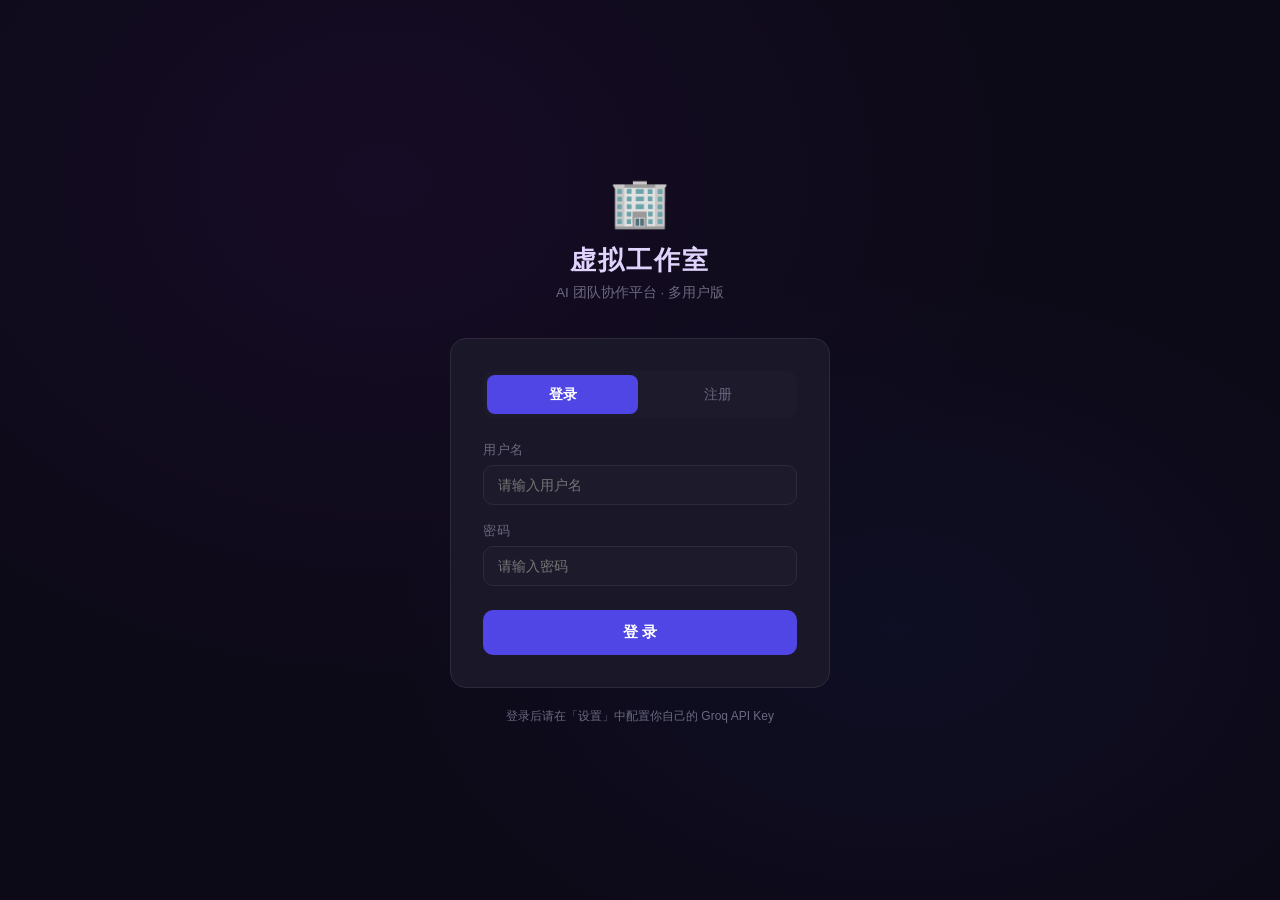
==== templates/login.html @ 25fff326 "feat: 多用户登录系统 - 用户注册/登录/登出 - 每用户独立 API Key 配置 - 登录保护所有 API 路由 - 设置弹窗管理 API Key - 自动检测未配置 Key 并提示 Co-" ====
<!DOCTYPE html>
<html lang="zh-CN">
<head>
    <meta charset="UTF-8">
    <meta name="viewport" content="width=device-width, initial-scale=1.0">
    <title>🏢 虚拟工作室 - 登录</title>
    <style>
        * { margin: 0; padding: 0; box-sizing: border-box; }
        :root {
            --primary: #4f46e5; --primary-light: #818cf8;
            --bg: #0d0a18; --card-bg: #1a1728;
            --border: #2d2a3e; --text: #f0eef6; --text-muted: #6b6880;
        }
        body {
            font-family: -apple-system, BlinkMacSystemFont, "Segoe UI", "PingFang SC", "Microsoft YaHei", sans-serif;
            background: var(--bg); color: var(--text);
            min-height: 100vh; display: flex; align-items: center; justify-content: center;
            background-image:
                radial-gradient(ellipse at 30% 20%, rgba(88,28,135,0.12) 0%, transparent 50%),
                radial-gradient(ellipse at 70% 70%, rgba(30,64,175,0.08) 0%, transparent 40%);
        }
        .login-container {
            width: 100%; max-width: 420px; padding: 20px;
        }
        .login-header {
            text-align: center; margin-bottom: 36px;
        }
        .login-header .logo { font-size: 3rem; margin-bottom: 12px; }
        .login-header h1 { font-size: 1.6rem; letter-spacing: 2px; color: #e0d4ff; }
        .login-header p { color: var(--text-muted); font-size: 0.85rem; margin-top: 6px; }

        .login-card {
            background: var(--card-bg); border: 1px solid var(--border);
            border-radius: 16px; padding: 32px; backdrop-filter: blur(12px);
        }
        .tabs {
            display: flex; gap: 4px; margin-bottom: 24px;
            background: rgba(30,27,46,0.8); border-radius: 10px; padding: 4px;
        }
        .tab {
            flex: 1; padding: 10px; text-align: center; cursor: pointer;
            border-radius: 8px; font-size: 0.9rem; color: var(--text-muted);
            transition: all 0.3s; border: none; background: none;
        }
        .tab.active {
            background: var(--primary); color: white; font-weight: 600;
        }
        .form-group { margin-bottom: 18px; }
        .form-group label {
            display: block; font-size: 0.8rem; color: var(--text-muted);
            margin-bottom: 6px; letter-spacing: 0.5px;
        }
        .form-group input {
            width: 100%; padding: 11px 14px; border-radius: 10px;
            border: 1px solid var(--border); background: rgba(30,27,46,0.8);
            color: var(--text); font-size: 0.9rem; font-family: inherit;
            transition: border-color 0.3s;
        }
        .form-group input:focus {
            outline: none; border-color: var(--primary-light);
            box-shadow: 0 0 12px rgba(79,70,229,0.15);
        }
        .btn-submit {
            width: 100%; padding: 12px; border-radius: 10px;
            border: none; background: var(--primary); color: white;
            font-size: 0.95rem; font-weight: 600; cursor: pointer;
            transition: all 0.3s; margin-top: 6px;
        }
        .btn-submit:hover { background: #4338ca; transform: translateY(-1px); }
        .btn-submit:disabled { opacity: 0.5; cursor: not-allowed; transform: none; }
        .error-msg {
            background: rgba(239,68,68,0.1); border: 1px solid rgba(239,68,68,0.2);
            color: #f87171; padding: 10px 14px; border-radius: 8px;
            font-size: 0.85rem; margin-bottom: 16px; display: none;
        }
        .login-footer {
            text-align: center; margin-top: 20px; color: var(--text-muted);
            font-size: 0.75rem;
        }
    </style>
</head>
<body>
    <div class="login-container">
        <div class="login-header">
            <div class="logo">🏢</div>
            <h1>虚拟工作室</h1>
            <p>AI 团队协作平台 · 多用户版</p>
        </div>

        <div class="login-card">
            <div class="tabs">
                <button class="tab active" id="tab-login" onclick="switchTab('login')">登录</button>
                <button class="tab" id="tab-register" onclick="switchTab('register')">注册</button>
            </div>

            <div id="error-box" class="error-msg"></div>

            <!-- 登录表单 -->
            <form id="form-login" onsubmit="handleLogin(event)">
                <div class="form-group">
                    <label>用户名</label>
                    <input type="text" id="login-username" placeholder="请输入用户名" required autocomplete="username" />
                </div>
                <div class="form-group">
                    <label>密码</label>
                    <input type="password" id="login-password" placeholder="请输入密码" required autocomplete="current-password" />
                </div>
                <button type="submit" class="btn-submit" id="btn-login">登 录</button>
            </form>

            <!-- 注册表单 -->
            <form id="form-register" style="display:none" onsubmit="handleRegister(event)">
                <div class="form-group">
                    <label>用户名</label>
                    <input type="text" id="reg-username" placeholder="2个字符以上" required />
                </div>
                <div class="form-group">
                    <label>显示名称</label>
                    <input type="text" id="reg-displayname" placeholder="同事看到的名字（可选）" />
                </div>
                <div class="form-group">
                    <label>密码</label>
                    <input type="password" id="reg-password" placeholder="4个字符以上" required />
                </div>
                <button type="submit" class="btn-submit" id="btn-register">注 册</button>
            </form>
        </div>

        <div class="login-footer">
            登录后请在「设置」中配置你自己的 Groq API Key
        </div>
    </div>

    <script>
        function switchTab(tab) {
            document.getElementById("form-login").style.display = tab === "login" ? "block" : "none";
            document.getElementById("form-register").style.display = tab === "register" ? "block" : "none";
            document.getElementById("tab-login").classList.toggle("active", tab === "login");
            document.getElementById("tab-register").classList.toggle("active", tab === "register");
            hideError();
        }

        function showError(msg) {
            const box = document.getElementById("error-box");
            box.textContent = msg; box.style.display = "block";
        }
        function hideError() {
            document.getElementById("error-box").style.display = "none";
        }

        async function handleLogin(e) {
            e.preventDefault(); hideError();
            const btn = document.getElementById("btn-login");
            btn.disabled = true; btn.textContent = "登录中...";
            try {
                const res = await fetch("/api/auth/login", {
                    method: "POST",
                    headers: {"Content-Type": "application/json"},
                    body: JSON.stringify({
                        username: document.getElementById("login-username").value.trim(),
                        password: document.getElementById("login-password").value,
                    })
                });
                const data = await res.json();
                if (data.ok) { window.location.href = "/"; }
                else { showError(data.error || "登录失败"); }
            } catch (err) { showError("网络错误: " + err.message); }
            btn.disabled = false; btn.textContent = "登 录";
        }

        async function handleRegister(e) {
            e.preventDefault(); hideError();
            const btn = document.getElementById("btn-register");
            btn.disabled = true; btn.textContent = "注册中...";
            try {
                const res = await fetch("/api/auth/register", {
                    method: "POST",
                    headers: {"Content-Type": "application/json"},
                    body: JSON.stringify({
                        username: document.getElementById("reg-username").value.trim(),
                        password: document.getElementById("reg-password").value,
                        display_name: document.getElementById("reg-displayname").value.trim(),
                    })
                });
                const data = await res.json();
                if (data.ok) { window.location.href = "/"; }
                else { showError(data.error || "注册失败"); }
            } catch (err) { showError("网络错误: " + err.message); }
            btn.disabled = false; btn.textContent = "注 册";
        }
    </script>
</body>
</html>
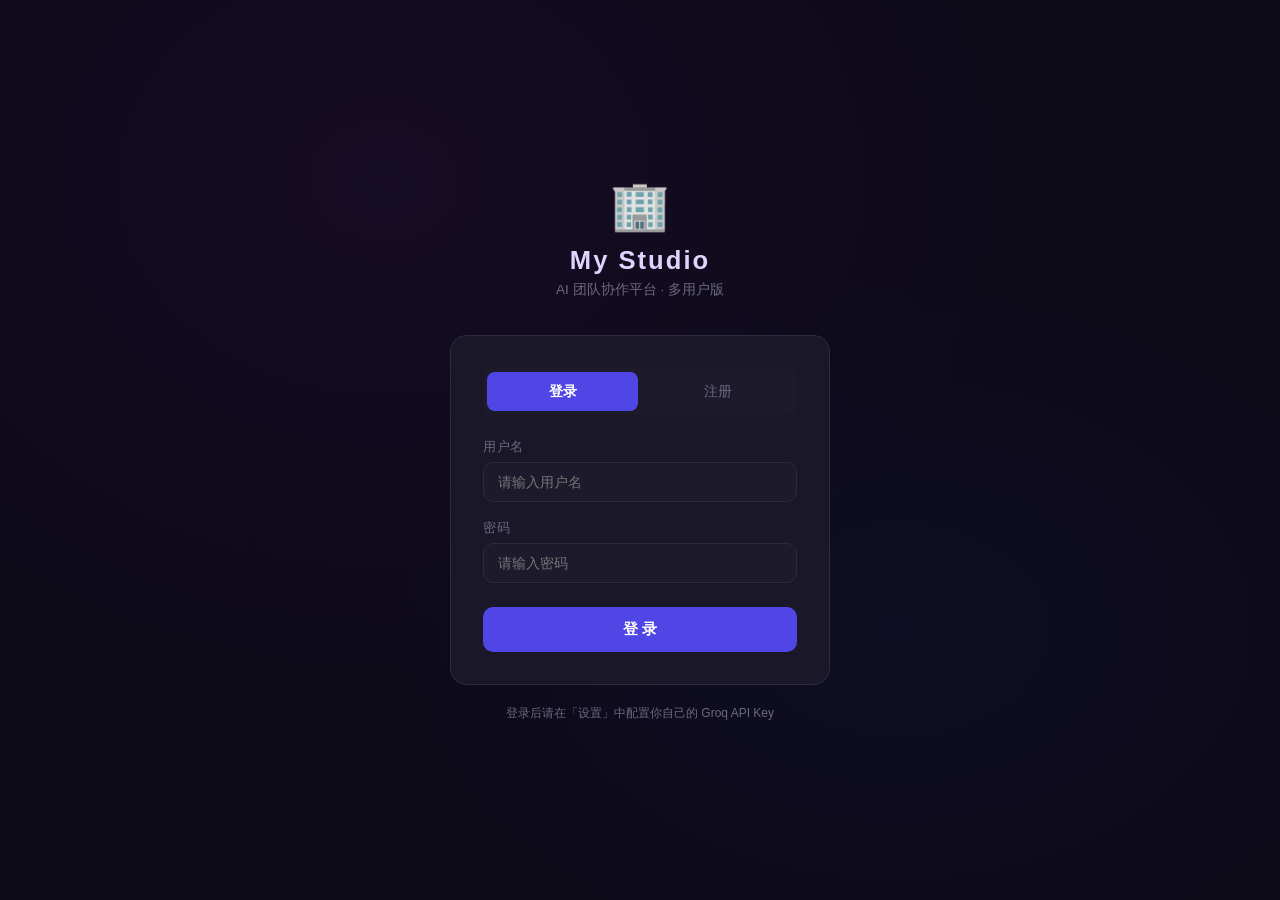
==== commit cb258fd9: "refactor: 将工具名称统一更名为 My Studio Co-authored-by: Copilot <223556219+Copilot@users.noreply.github.com>" ====
--- a/templates/login.html
+++ b/templates/login.html
@@ -3,7 +3,7 @@
 <head>
     <meta charset="UTF-8">
     <meta name="viewport" content="width=device-width, initial-scale=1.0">
-    <title>🏢 虚拟工作室 - 登录</title>
+    <title>🏢 My Studio - 登录</title>
     <style>
         * { margin: 0; padding: 0; box-sizing: border-box; }
         :root {
@@ -83,7 +83,7 @@
     <div class="login-container">
         <div class="login-header">
             <div class="logo">🏢</div>
-            <h1>虚拟工作室</h1>
+            <h1>My Studio</h1>
             <p>AI 团队协作平台 · 多用户版</p>
         </div>
 
